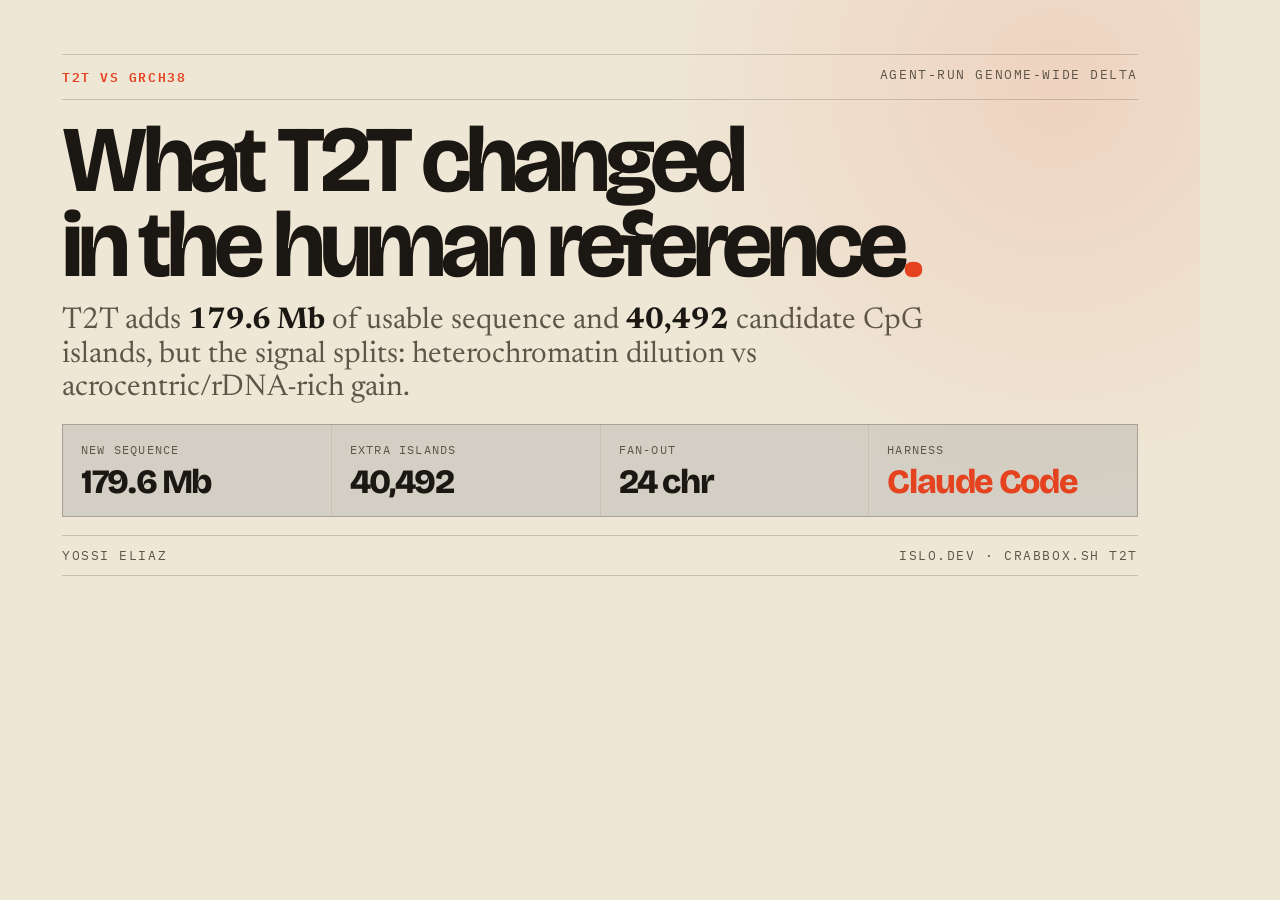
==== og-card.html @ 5357a129 "Publish T2T reference delta paper Co-authored-by: Cursor <cursoragent@cursor.com>" ====
<!doctype html>
<html lang="en">
<head>
<meta charset="utf-8">
<link rel="preconnect" href="https://fonts.googleapis.com">
<link rel="preconnect" href="https://fonts.gstatic.com" crossorigin>
<link href="https://fonts.googleapis.com/css2?family=Bricolage+Grotesque:opsz,wght@12..96,700;12..96,800&family=IBM+Plex+Mono:wght@400;600&family=Newsreader:opsz,wght@6..72,400&display=swap" rel="stylesheet">
<style>
:root{--paper:#efe7d6;--ink:#1b1813;--ink2:#5d5548;--hot:#e5421f;--blue:#204f79}
*{box-sizing:border-box} body{margin:0;width:1200px;height:630px;background:var(--paper);color:var(--ink);font-family:"Newsreader",serif;overflow:hidden}
.card{height:100%;padding:54px 62px;display:flex;flex-direction:column;justify-content:space-between;background:radial-gradient(circle at 88% 14%,rgba(229,66,31,.12),transparent 35%)}
.top,.by{font-family:"IBM Plex Mono",monospace;text-transform:uppercase;letter-spacing:.12em;font-size:13px;color:var(--ink2);display:flex;justify-content:space-between;border-block:1px solid rgba(27,24,19,.18);padding:11px 0}
.top span:first-child{color:var(--hot);font-weight:600}
h1{font-family:"Bricolage Grotesque",sans-serif;font-size:94px;line-height:.9;letter-spacing:-.055em;margin:0 0 18px;max-width:920px}
h1 span{color:var(--hot)}
.sub{font-size:30px;line-height:1.12;max-width:910px;color:var(--ink2);margin:0}.sub b{color:var(--ink)}
.stats{display:grid;grid-template-columns:repeat(4,1fr);gap:1px;background:rgba(27,24,19,.18);border:1px solid rgba(27,24,19,.18)}
.stat{background:rgba(255,255,255,.22);padding:17px 18px}.k{display:block;font-family:"IBM Plex Mono",monospace;font-size:12px;letter-spacing:.1em;text-transform:uppercase;color:var(--ink2)}.v{display:block;font-family:"Bricolage Grotesque",sans-serif;font-size:34px;font-weight:800;letter-spacing:-.04em;line-height:1;margin-top:8px}.hot .v{color:var(--hot)}
</style>
</head>
<body>
<div class="card">
  <div class="top"><span>T2T vs GRCh38</span><span>agent-run genome-wide delta</span></div>
  <div>
    <h1>What T2T changed<br>in the human reference<span>.</span></h1>
    <p class="sub">T2T adds <b>179.6 Mb</b> of usable sequence and <b>40,492</b> candidate CpG islands, but the signal splits: heterochromatin dilution vs acrocentric/rDNA-rich gain.</p>
  </div>
  <div>
    <div class="stats">
      <div class="stat"><span class="k">new sequence</span><span class="v">179.6 Mb</span></div>
      <div class="stat"><span class="k">extra islands</span><span class="v">40,492</span></div>
      <div class="stat"><span class="k">fan-out</span><span class="v">24 chr</span></div>
      <div class="stat hot"><span class="k">harness</span><span class="v">Claude Code</span></div>
    </div>
  </div>
  <div class="by"><span>Yossi Eliaz</span><span>islo.dev · crabbox.sh t2t</span></div>
</div>
</body>
</html>
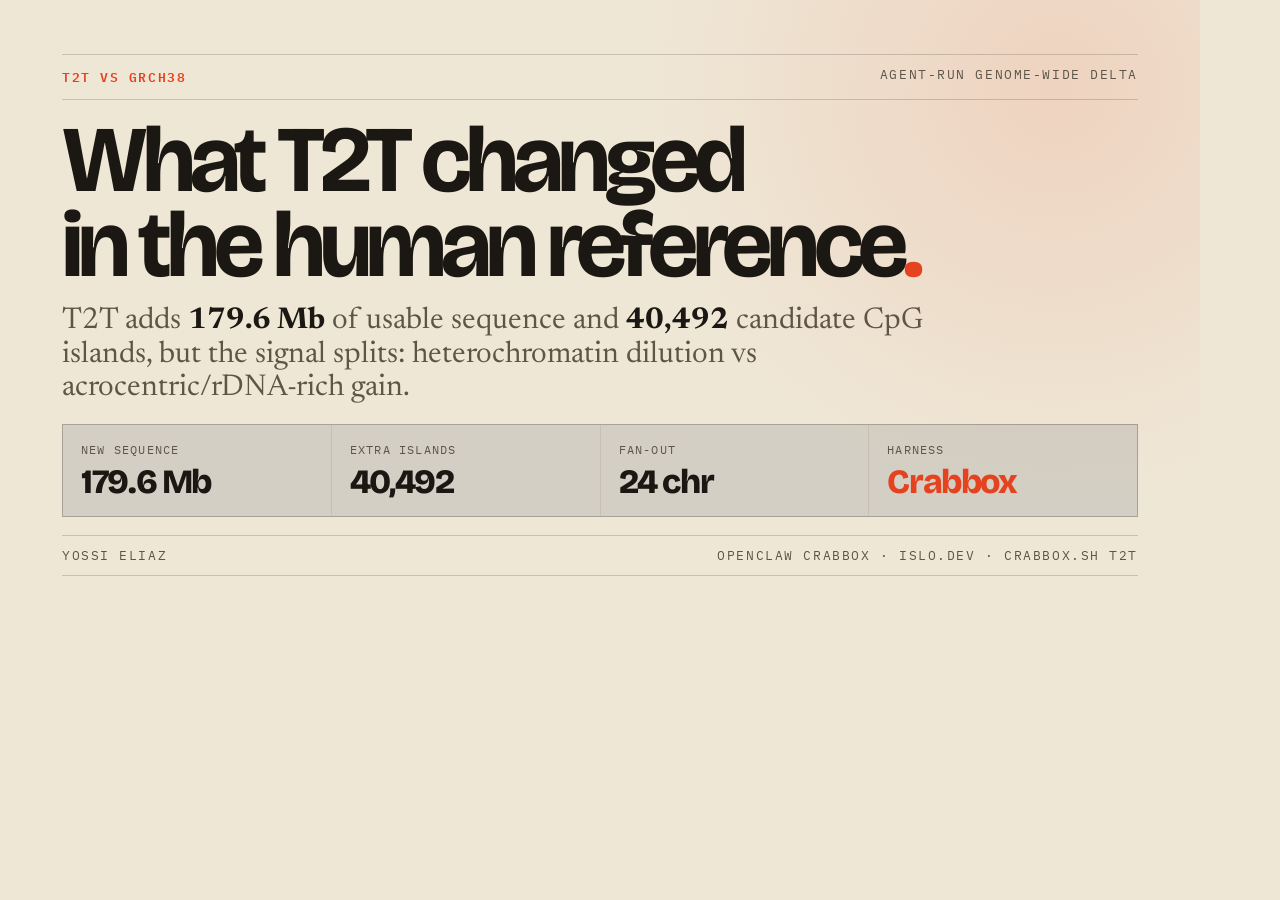
==== commit 61d1488d: "Use OpenClaw Crabbox for T2T harness Co-authored-by: Cursor <cursoragent@cursor.com>" ====
--- a/og-card.html
+++ b/og-card.html
@@ -30,10 +30,10 @@
       <div class="stat"><span class="k">new sequence</span><span class="v">179.6 Mb</span></div>
       <div class="stat"><span class="k">extra islands</span><span class="v">40,492</span></div>
       <div class="stat"><span class="k">fan-out</span><span class="v">24 chr</span></div>
-      <div class="stat hot"><span class="k">harness</span><span class="v">Claude Code</span></div>
+      <div class="stat hot"><span class="k">harness</span><span class="v">Crabbox</span></div>
     </div>
   </div>
-  <div class="by"><span>Yossi Eliaz</span><span>islo.dev · crabbox.sh t2t</span></div>
+  <div class="by"><span>Yossi Eliaz</span><span>OpenClaw Crabbox · islo.dev · crabbox.sh t2t</span></div>
 </div>
 </body>
 </html>
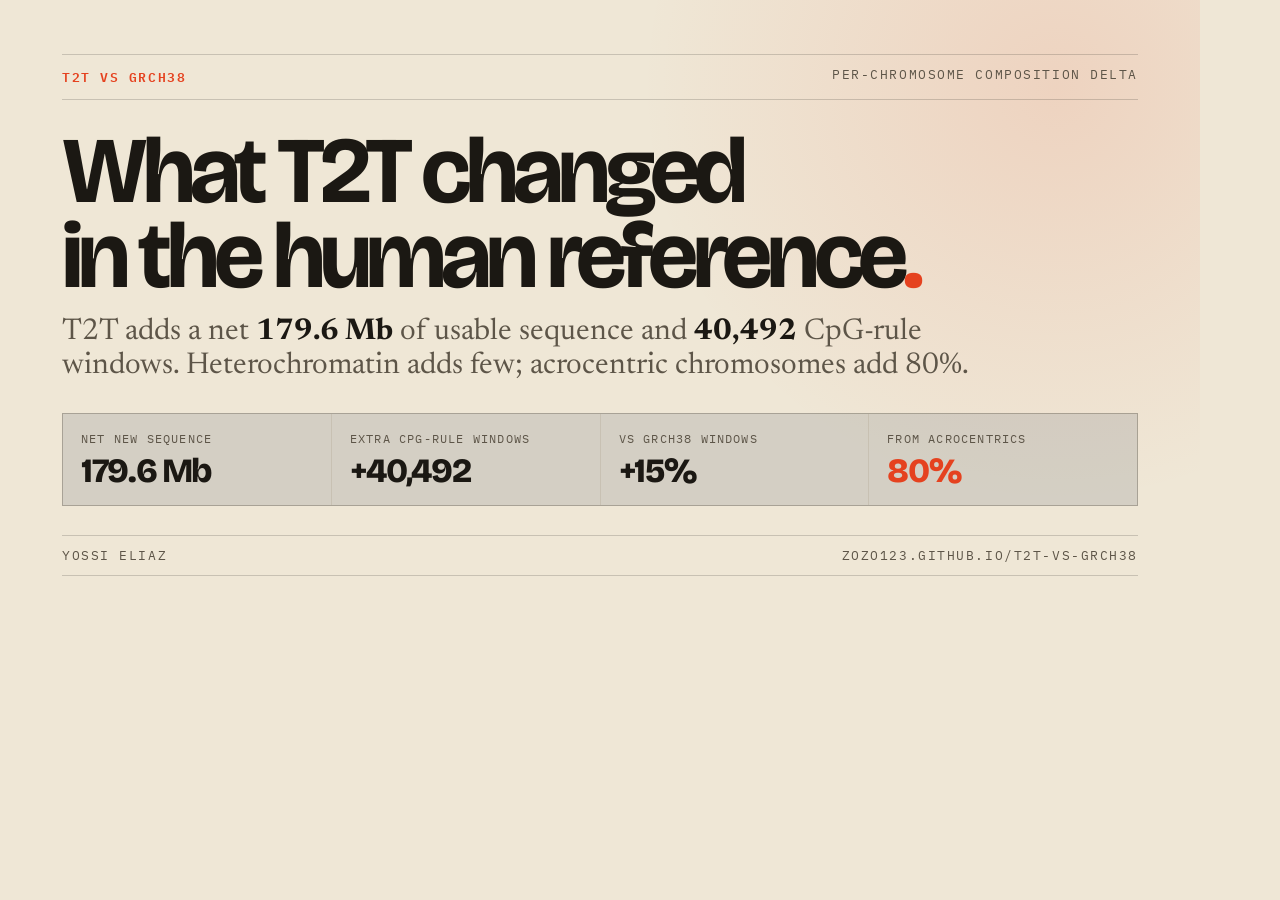
==== commit 4ad6a519: "Describe the T2T measurement precisely and make the rerun safe - Call the counted unit what it is: n" ====
--- a/og-card.html
+++ b/og-card.html
@@ -20,20 +20,20 @@
 </head>
 <body>
 <div class="card">
-  <div class="top"><span>T2T vs GRCh38</span><span>agent-run genome-wide delta</span></div>
+  <div class="top"><span>T2T vs GRCh38</span><span>per-chromosome composition delta</span></div>
   <div>
     <h1>What T2T changed<br>in the human reference<span>.</span></h1>
-    <p class="sub">T2T adds <b>179.6 Mb</b> of usable sequence and <b>40,492</b> candidate CpG islands, but the signal splits: heterochromatin dilution vs acrocentric/rDNA-rich gain.</p>
+    <p class="sub">T2T adds a net <b>179.6 Mb</b> of usable sequence and <b>40,492</b> CpG-rule windows. Heterochromatin adds few; acrocentric chromosomes add 80%.</p>
   </div>
   <div>
     <div class="stats">
-      <div class="stat"><span class="k">new sequence</span><span class="v">179.6 Mb</span></div>
-      <div class="stat"><span class="k">extra islands</span><span class="v">40,492</span></div>
-      <div class="stat"><span class="k">fan-out</span><span class="v">24 chr</span></div>
-      <div class="stat hot"><span class="k">harness</span><span class="v">Crabbox</span></div>
+      <div class="stat"><span class="k">net new sequence</span><span class="v">179.6 Mb</span></div>
+      <div class="stat"><span class="k">extra CpG-rule windows</span><span class="v">+40,492</span></div>
+      <div class="stat"><span class="k">vs GRCh38 windows</span><span class="v">+15%</span></div>
+      <div class="stat hot"><span class="k">from acrocentrics</span><span class="v">80%</span></div>
     </div>
   </div>
-  <div class="by"><span>Yossi Eliaz</span><span>OpenClaw Crabbox · islo.dev · crabbox.sh t2t</span></div>
+  <div class="by"><span>Yossi Eliaz</span><span>zozo123.github.io/t2t-vs-grch38</span></div>
 </div>
 </body>
 </html>
